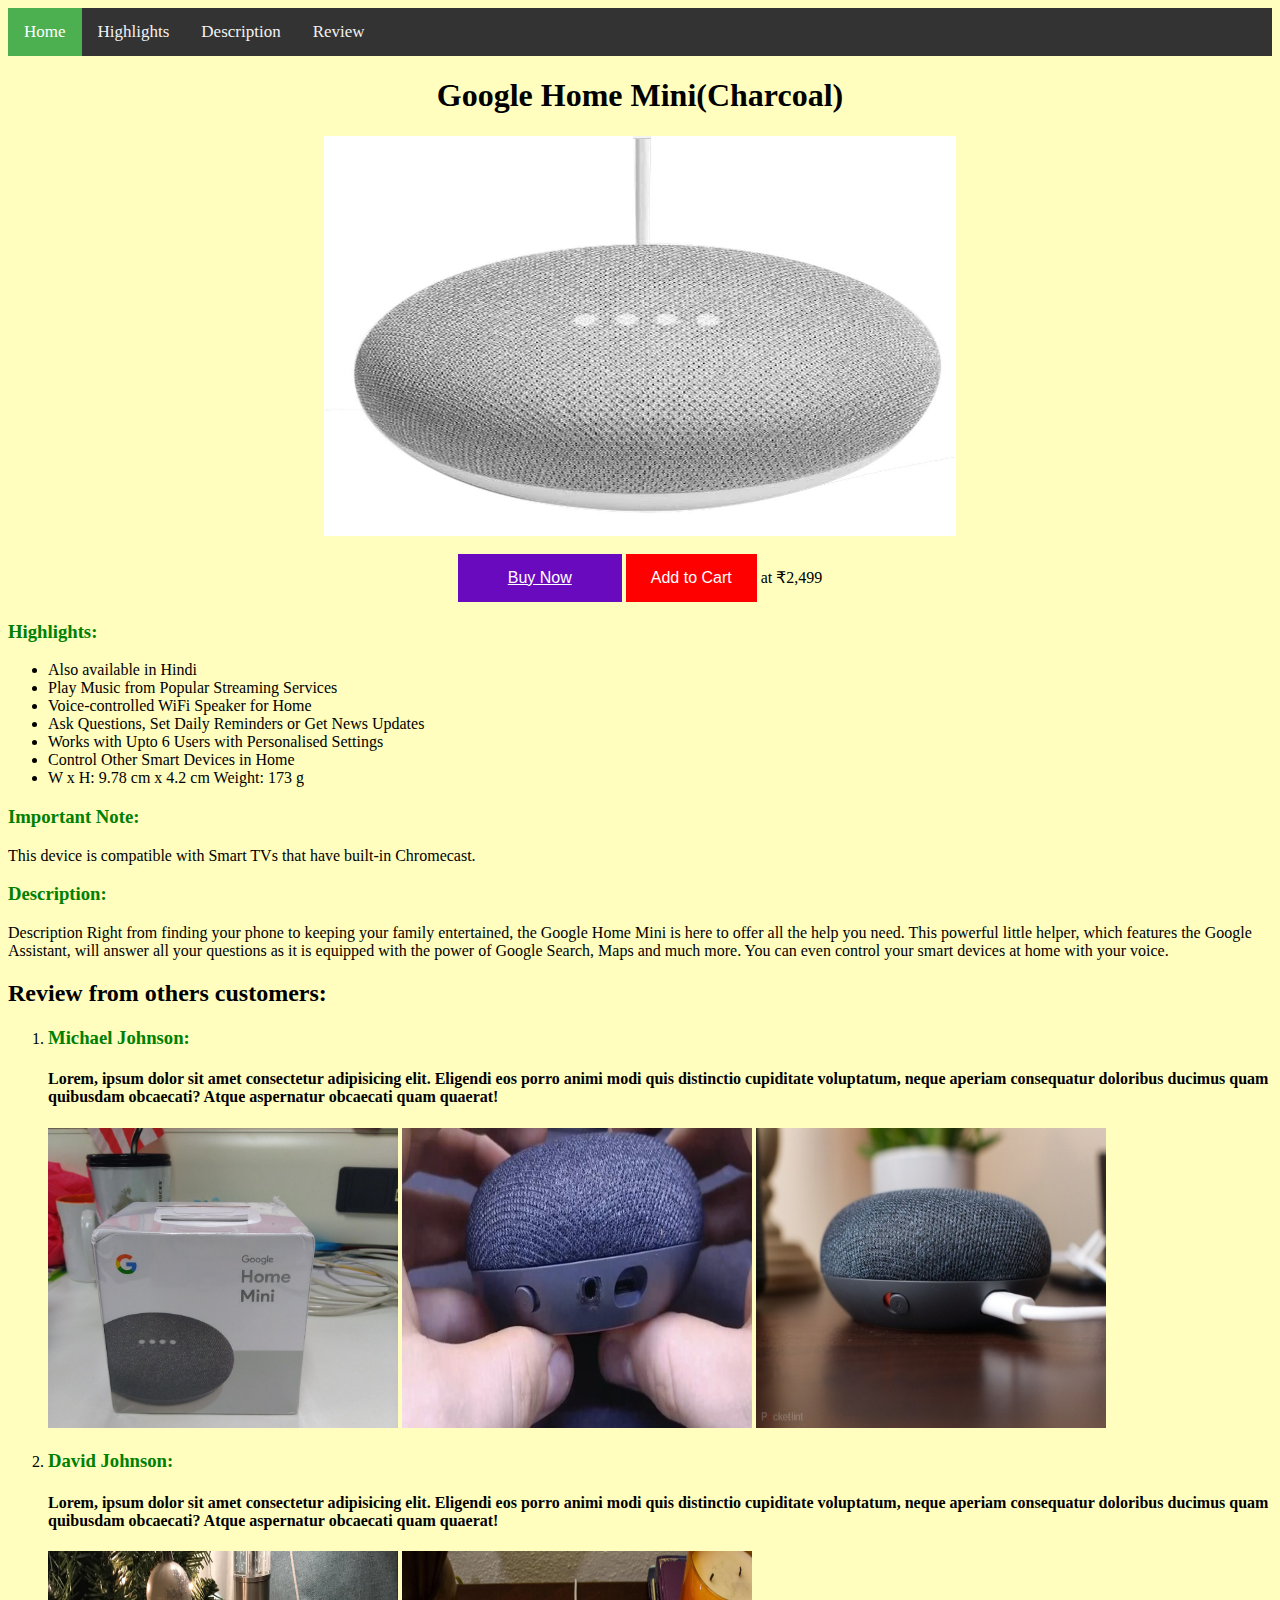
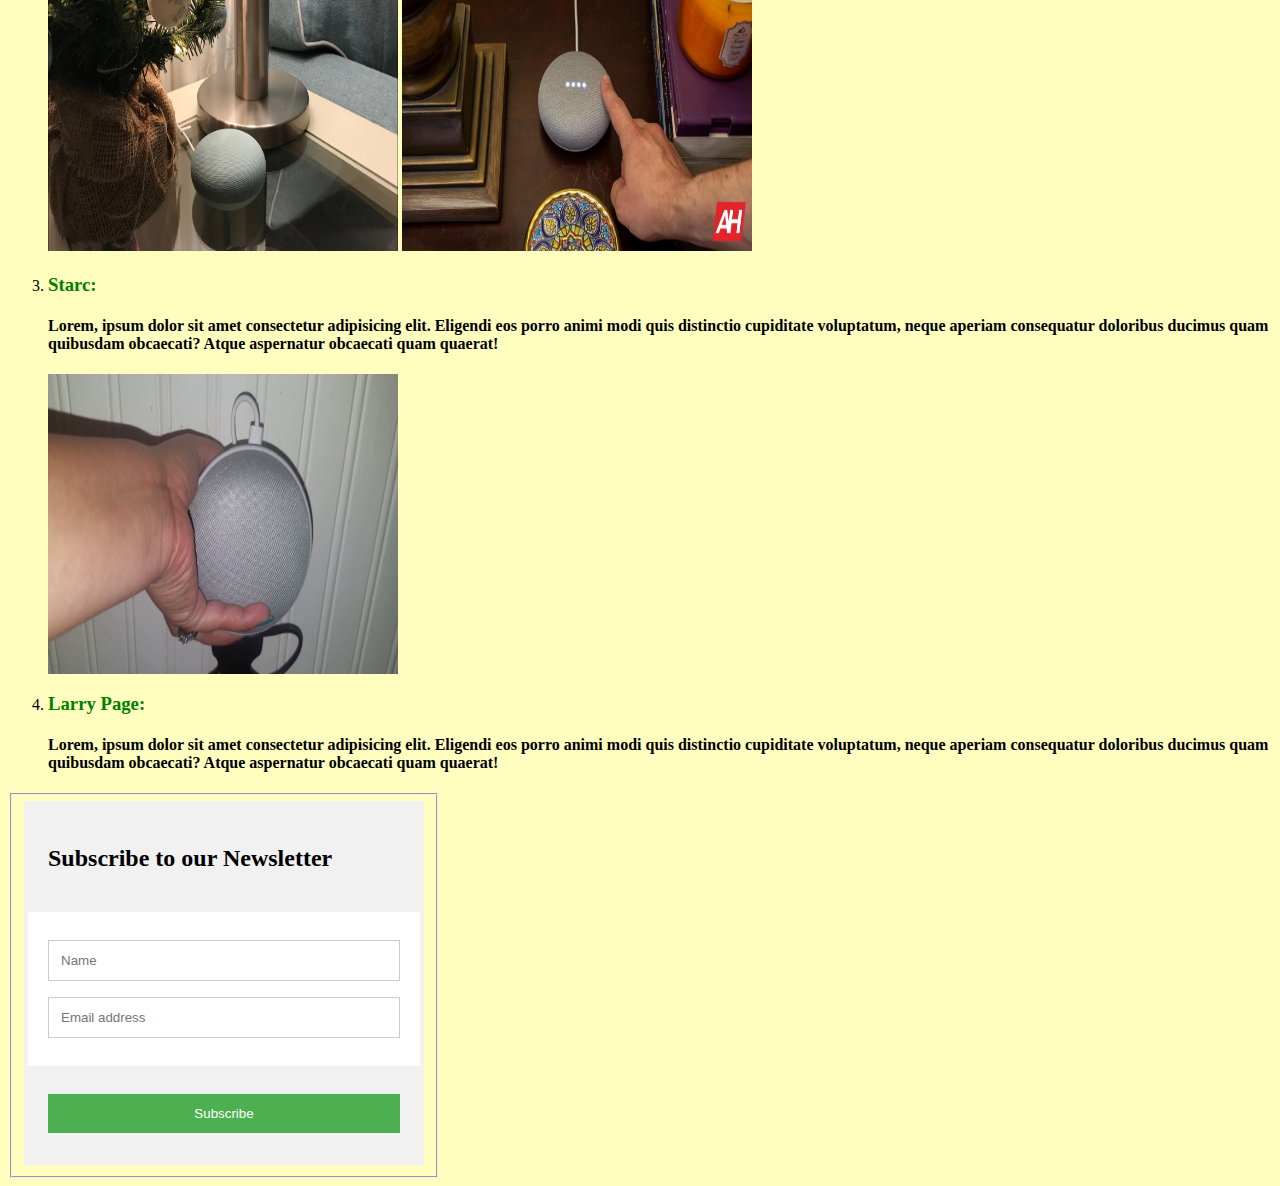
==== index.html @ ff716d70 "1st week" ====
<html>
<head>
    <title>CSS Practice</title>
    <style>
        h1{
    color: black;
    text-align: center;
}
h6{
    color: green;
}
h3{
    color: green;
}
    </style>
    <link rel="stylesheet" href="welcome.css">
</head>
<body class="body">
    <div class="topnav">
        <a class="active" href="./index.html">Home</a>
        <a href="#highlights">Highlights</a>
        <a href="#description">Description</a>
        <a href="#review">Review</a>
      </div>
    <h1>Google Home Mini(Charcoal)</h1>
    <img src="googlemini.jpg" alt="Error" width="400" height="400" class="image"> <br>
    <div class="center">
        <button class="buy"> <a href="registration.html" class="buy">Buy Now</a> </button>
        <button class="add">Add to Cart</button> at ₹2,499
    </div>
    <h3 id="highlights">Highlights:</h3>
    <p> <ul>
        <li>Also available in Hindi</li>
        <li>Play Music from Popular Streaming Services</li>
        <li>Voice-controlled WiFi Speaker for Home</li>
        <li>Ask Questions, Set Daily Reminders or Get News Updates</li>
        <li>Works with Upto 6 Users with Personalised Settings</li>
        <li>Control Other Smart Devices in Home</li>
        <li>W x H: 9.78 cm x 4.2 cm Weight: 173 g</li>
    </ul> </p>
    <h3>Important Note:</h3>
    <p>
        This device is compatible with Smart TVs that have built-in Chromecast.
    </p>
    <h3 id="description"> Description:</h3>
    <p>Description
        Right from finding your phone to keeping your family entertained, the Google Home Mini is here to offer all the help you need. This powerful little helper, which features the Google Assistant, will answer all your questions as it is equipped with the power of Google Search, Maps and much more. You can even control your smart devices at home with your voice.
        </p>

    <h2 id="review"> Review from others customers:</h2>
    <ol>
        <li>
            <h3>Michael Johnson:</h3>
            <h4>Lorem, ipsum dolor sit amet consectetur adipisicing elit. Eligendi eos porro animi modi quis distinctio cupiditate voluptatum, neque aperiam consequatur doloribus ducimus quam quibusdam obcaecati? Atque aspernatur obcaecati quam quaerat!</h4>
            <img src="michael.jpg" alt="" class="review">
            <img src="michael2.jpg" alt="" class="review">
            <img src="michael3.jpg" alt="" class="review">
        </li>
        <li>
            <h3>David Johnson:</h3>
            <h4>Lorem, ipsum dolor sit amet consectetur adipisicing elit. Eligendi eos porro animi modi quis distinctio cupiditate voluptatum, neque aperiam consequatur doloribus ducimus quam quibusdam obcaecati? Atque aspernatur obcaecati quam quaerat!</h4>
            <img src="david.jpg" alt="" class="review">
            <img src="david2.jpg" alt="" class="review">
        </li>
        <li>
            <h3>Starc:</h3>
            <h4>Lorem, ipsum dolor sit amet consectetur adipisicing elit. Eligendi eos porro animi modi quis distinctio cupiditate voluptatum, neque aperiam consequatur doloribus ducimus quam quibusdam obcaecati? Atque aspernatur obcaecati quam quaerat!</h4>
            <img src="starc.jpg" alt="" class="review">
        </li>
        <li>
            <h3>Larry Page:</h3>
            <h4>Lorem, ipsum dolor sit amet consectetur adipisicing elit. Eligendi eos porro animi modi quis distinctio cupiditate voluptatum, neque aperiam consequatur doloribus ducimus quam quibusdam obcaecati? Atque aspernatur obcaecati quam quaerat!</h4>
        </li>
    </ol>

    <div>
        <fieldset style="width: 400px; height: 365px;"">
            <form action="#">
                <div class="container">
                  <h2>Subscribe to our Newsletter</h2></div>
              
                <div class="container" style="background-color:white">
                  <input type="text" placeholder="Name" name="name" required>
                  <input type="text" placeholder="Email address" name="mail" required>
                </div>
              
                <div class="container">
                  <input type="submit" value="Subscribe">
                </div>
              </form>
            </fieldset>
    </div>
    
</body>
</html>
---- welcome.css ----
.body{
    background-color: #fffebf;
}

.review{
    width: 350px;
    height: 300px;
}
.image{
    display: block;
    margin-left: auto;
    margin-right: auto;
    width: 50%;
}
.buy{
    background-color: #6a0abf;
    border: none;
    color: white;
    padding: 15px 25px;
    text-align: center;
    font-size: 16px;
    cursor: pointer;
    margin: auto;

}
.add{
    background-color: red;
    border: none;
    color: white;
    padding: 15px 25px;
    text-align: center;
    font-size: 16px;
    cursor: pointer;
    margin: auto;

}
.center{
    text-align: center;
}
.topnav {
    background-color: #333;
    overflow: hidden;
}
.topnav a{
    float: left;
    color: #f2f2f2;
    text-align: center;
    padding: 14px 16px;
    text-decoration: none;
    font-size: 17px;
}
.topnav a:hover {
    background-color: #ddd;
    color: black;
}
.topnav a.active{
    background-color: #4CAF50;
    color: white;
}
form{
    border: 4px solid #f1f1f1;
}
.container{
    padding: 20px;
    background-color: #f1f1f1;
}
input[type=text], input[type=submit]{
    width: 100%;
    padding: 12px;
    margin: 8px 0;
    display: inline-block;
    border: 1px solid #ccc;
    box-sizing: border-box;
}
input[type=checkbox]{
    margin-top: 16px;
}
input[type=submit]{
    background-color: #4CAF50;
    color: white;
    border: none;
}
  
input[type=submit]:hover{
    opacity: 0.8;
}
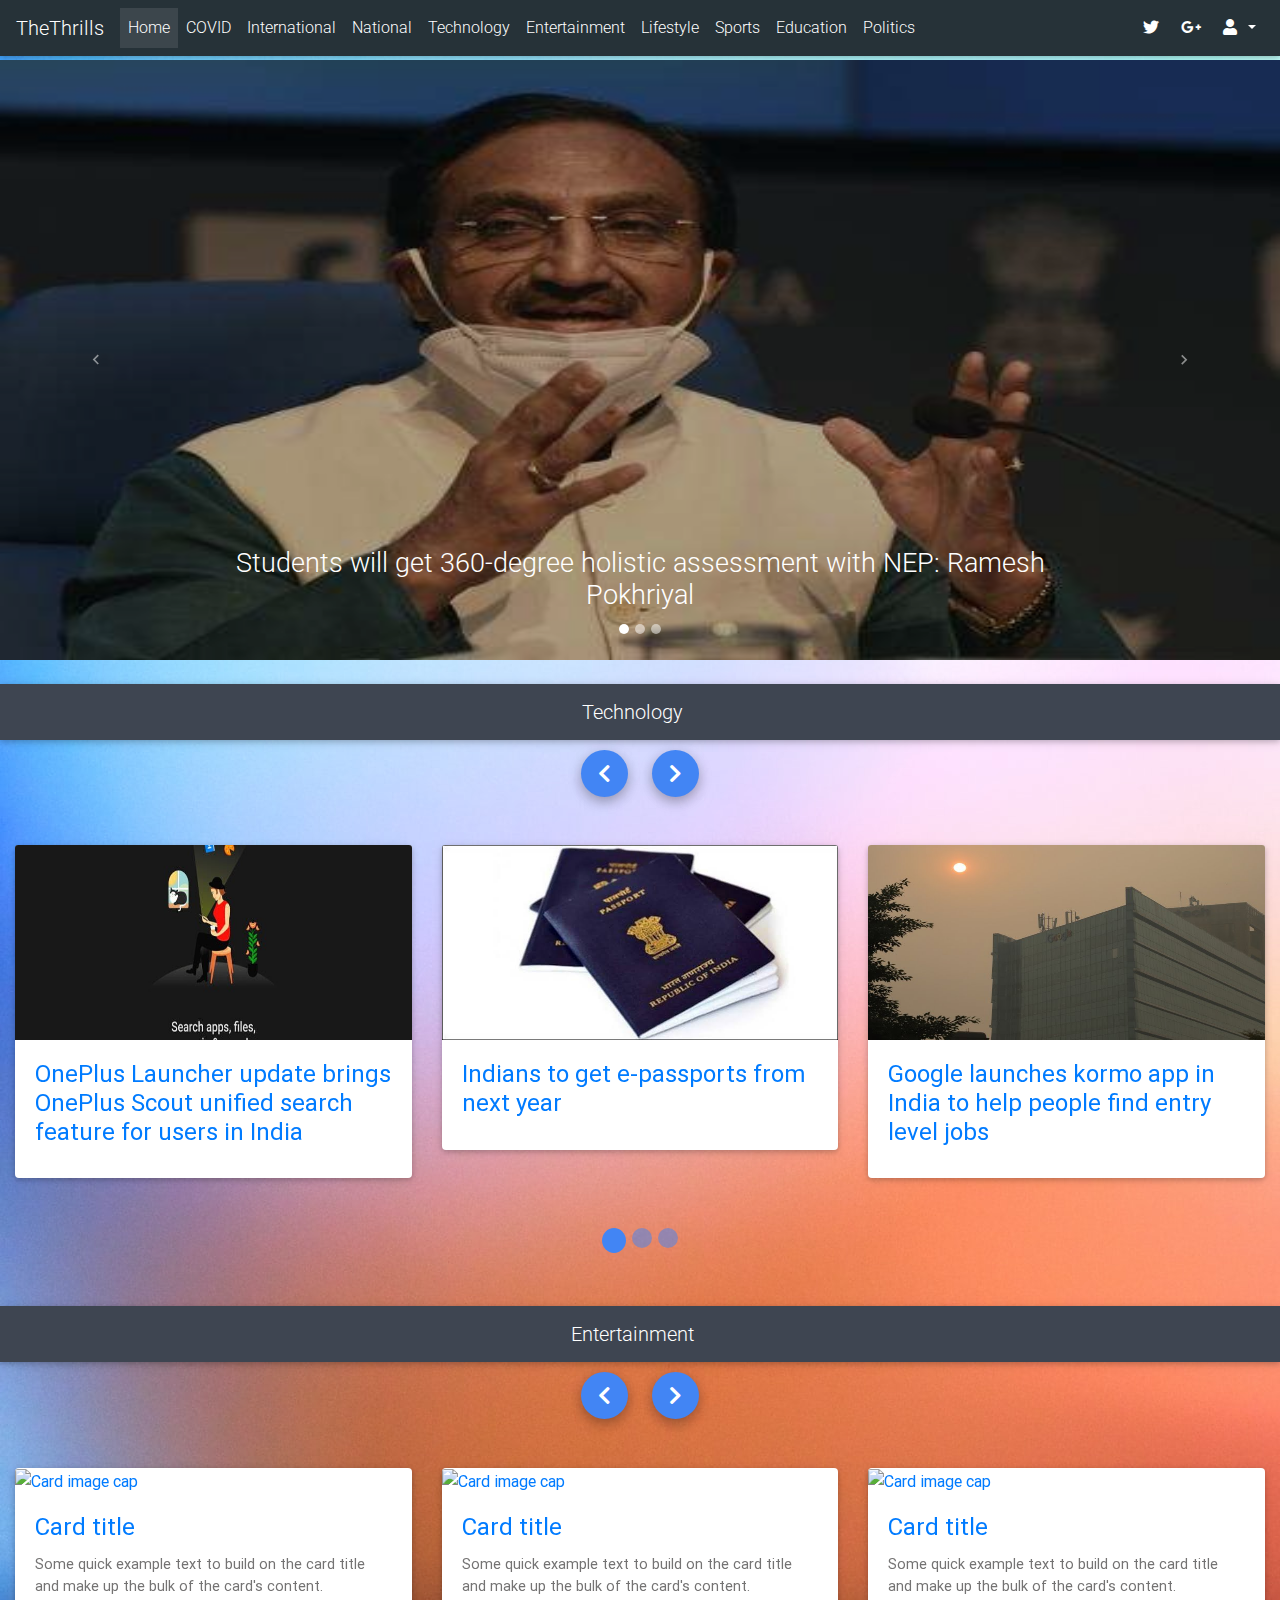
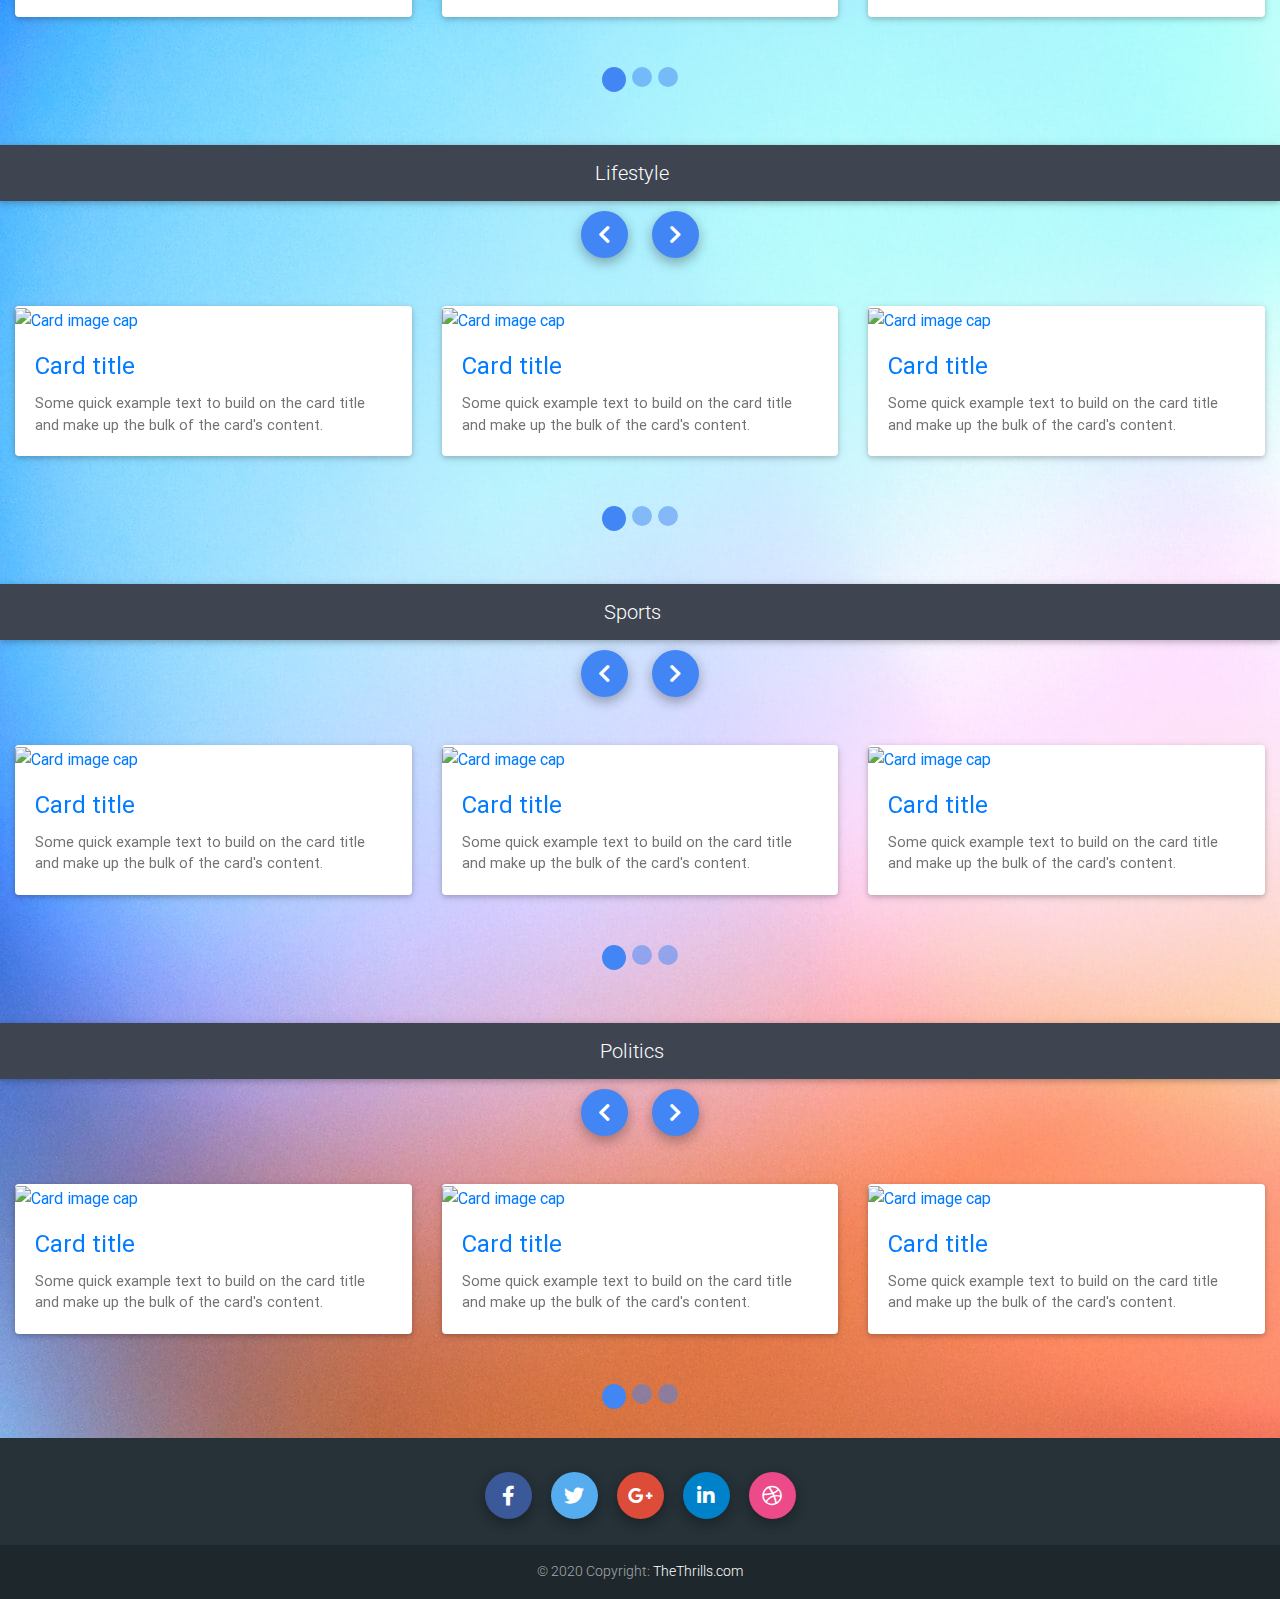
==== commit 488336be: "Final Project" ====
--- a/index.html
+++ b/index.html
@@ -1,95 +1,1136 @@
-<html>
+<!DOCTYPE html>
+<html lang="en">
 <head>
-    <title>CSS Practice</title>
-    <style>
-        h1{
-    color: black;
-    text-align: center;
-}
-h6{
-    color: green;
-}
-h3{
-    color: green;
-}
-    </style>
-    <link rel="stylesheet" href="welcome.css">
+  <meta charset="UTF-8">
+  <meta name="viewport" content="width=device-width, initial-scale=1, shrink-to-fit=no">
+  <meta http-equiv="x-ua-compatible" content="ie=edge">
+  <title>TheThrills</title>
+  <!-- MDB icon -->
+  <link rel="icon" href="img/mdb-favicon.ico" type="image/x-icon">
+  <!-- Font Awesome -->
+  <link rel="stylesheet" href="https://use.fontawesome.com/releases/v5.11.2/css/all.css">
+  <!-- Google Fonts Roboto -->
+  <link rel="stylesheet" href="https://fonts.googleapis.com/css?family=Roboto:300,400,500,700&display=swap">
+  <!-- Bootstrap core CSS -->
+  <link rel="stylesheet" href="css/bootstrap.min.css">
+  <!-- Material Design Bootstrap -->
+  <link rel="stylesheet" href="css/mdb.min.css">
+  <!-- Your custom styles (optional) -->
+  <link rel="stylesheet" href="css/style.css">
 </head>
-<body class="body">
-    <div class="topnav">
-        <a class="active" href="./index.html">Home</a>
-        <a href="#highlights">Highlights</a>
-        <a href="#description">Description</a>
-        <a href="#review">Review</a>
-      </div>
-    <h1>Google Home Mini(Charcoal)</h1>
-    <img src="googlemini.jpg" alt="Error" width="400" height="400" class="image"> <br>
-    <div class="center">
-        <button class="buy"> <a href="registration.html" class="buy">Buy Now</a> </button>
-        <button class="add">Add to Cart</button> at ₹2,499
-    </div>
-    <h3 id="highlights">Highlights:</h3>
-    <p> <ul>
-        <li>Also available in Hindi</li>
-        <li>Play Music from Popular Streaming Services</li>
-        <li>Voice-controlled WiFi Speaker for Home</li>
-        <li>Ask Questions, Set Daily Reminders or Get News Updates</li>
-        <li>Works with Upto 6 Users with Personalised Settings</li>
-        <li>Control Other Smart Devices in Home</li>
-        <li>W x H: 9.78 cm x 4.2 cm Weight: 173 g</li>
-    </ul> </p>
-    <h3>Important Note:</h3>
-    <p>
-        This device is compatible with Smart TVs that have built-in Chromecast.
-    </p>
-    <h3 id="description"> Description:</h3>
-    <p>Description
-        Right from finding your phone to keeping your family entertained, the Google Home Mini is here to offer all the help you need. This powerful little helper, which features the Google Assistant, will answer all your questions as it is equipped with the power of Google Search, Maps and much more. You can even control your smart devices at home with your voice.
-        </p>
-
-    <h2 id="review"> Review from others customers:</h2>
-    <ol>
-        <li>
-            <h3>Michael Johnson:</h3>
-            <h4>Lorem, ipsum dolor sit amet consectetur adipisicing elit. Eligendi eos porro animi modi quis distinctio cupiditate voluptatum, neque aperiam consequatur doloribus ducimus quam quibusdam obcaecati? Atque aspernatur obcaecati quam quaerat!</h4>
-            <img src="michael.jpg" alt="" class="review">
-            <img src="michael2.jpg" alt="" class="review">
-            <img src="michael3.jpg" alt="" class="review">
-        </li>
-        <li>
-            <h3>David Johnson:</h3>
-            <h4>Lorem, ipsum dolor sit amet consectetur adipisicing elit. Eligendi eos porro animi modi quis distinctio cupiditate voluptatum, neque aperiam consequatur doloribus ducimus quam quibusdam obcaecati? Atque aspernatur obcaecati quam quaerat!</h4>
-            <img src="david.jpg" alt="" class="review">
-            <img src="david2.jpg" alt="" class="review">
-        </li>
-        <li>
-            <h3>Starc:</h3>
-            <h4>Lorem, ipsum dolor sit amet consectetur adipisicing elit. Eligendi eos porro animi modi quis distinctio cupiditate voluptatum, neque aperiam consequatur doloribus ducimus quam quibusdam obcaecati? Atque aspernatur obcaecati quam quaerat!</h4>
-            <img src="starc.jpg" alt="" class="review">
-        </li>
-        <li>
-            <h3>Larry Page:</h3>
-            <h4>Lorem, ipsum dolor sit amet consectetur adipisicing elit. Eligendi eos porro animi modi quis distinctio cupiditate voluptatum, neque aperiam consequatur doloribus ducimus quam quibusdam obcaecati? Atque aspernatur obcaecati quam quaerat!</h4>
-        </li>
-    </ol>
-
-    <div>
-        <fieldset style="width: 400px; height: 365px;"">
-            <form action="#">
-                <div class="container">
-                  <h2>Subscribe to our Newsletter</h2></div>
-              
-                <div class="container" style="background-color:white">
-                  <input type="text" placeholder="Name" name="name" required>
-                  <input type="text" placeholder="Email address" name="mail" required>
-                </div>
-              
-                <div class="container">
-                  <input type="submit" value="Subscribe">
-                </div>
-              </form>
-            </fieldset>
-    </div>
-    
+<body style="background-image: url('./bg.jpg');">
+
+
+  <!-- Start your project here--> 
+
+  <!--Navbar -->
+<nav class="mb-1 navbar navbar-expand-lg navbar-dark special-color-dark">
+  <a class="navbar-brand" href="./index.html">TheThrills</a>
+  <button class="navbar-toggler" type="button" data-toggle="collapse" data-target="#navbarSupportedContent-333"
+    aria-controls="navbarSupportedContent-333" aria-expanded="false" aria-label="Toggle navigation">
+    <span class="navbar-toggler-icon"></span>
+  </button>
+  <div class="collapse navbar-collapse" id="navbarSupportedContent-333">
+    <ul class="navbar-nav mr-auto">
+      <li class="nav-item active">
+        <a class="nav-link" href="./index.html">Home</a>
+      </li>
+      <li class="nav-item">
+        <a class="nav-link" href="./covid.html">COVID</a>
+      </li>
+      <li class="nav-item">
+        <a class="nav-link" href="./international.html">International</a>
+      </li>
+      <li class="nav-item">
+        <a class="nav-link" href="./national.html">National</a>
+      </li>
+      <li class="nav-item">
+        <a class="nav-link" href="./tech.html">Technology</a>
+      </li>
+      <li class="nav-item">
+        <a class="nav-link" href="./entertainment.html">Entertainment</a>
+      </li>
+      <li class="nav-item">
+        <a class="nav-link" href="./lifestyle.html">Lifestyle</a>
+      </li>
+      <li class="nav-item">
+        <a class="nav-link" href="./sports.html">Sports</a>
+      </li>
+      <li class="nav-item">
+        <a class="nav-link" href="./education.html">Education</a>
+      </li>
+      <li class="nav-item">
+        <a class="nav-link" href="./politics.html">Politics</a>
+      </li>
+    </ul>
+    <ul class="navbar-nav ml-auto nav-flex-icons">
+      <li class="nav-item">
+        <a class="nav-link waves-effect waves-light">
+          <i class="fab fa-twitter"></i>
+        </a>
+      </li>
+      <li class="nav-item">
+        <a class="nav-link waves-effect waves-light">
+          <i class="fab fa-google-plus-g"></i>
+        </a>
+      </li>
+      <li class="nav-item dropdown">
+        <a class="nav-link dropdown-toggle" id="navbarDropdownMenuLink-333" data-toggle="dropdown"
+          aria-haspopup="true" aria-expanded="false">
+          <i class="fas fa-user"></i>
+        </a>
+        <div class="dropdown-menu dropdown-menu-right dropdown-default"
+          aria-labelledby="navbarDropdownMenuLink-333">
+          <a class="dropdown-item" href="#">Sign In</a>
+          <a class="dropdown-item" href="#">Sign Up</a>
+        </div>
+      </li>
+    </ul>
+  </div>
+</nav>
+<!--/.Navbar -->
+
+
+<!--Carousel Wrapper-->
+<div id="carousel-example-2" class="carousel slide carousel-fade" data-ride="carousel">
+  <!--Indicators-->
+  <ol class="carousel-indicators">
+    <li data-target="#carousel-example-2" data-slide-to="0" class="active"></li>
+    <li data-target="#carousel-example-2" data-slide-to="1"></li>
+    <li data-target="#carousel-example-2" data-slide-to="2"></li>
+  </ol>
+  <!--/.Indicators-->
+  <!--Slides-->
+  <div class="carousel-inner" role="listbox">
+    <div class="carousel-item active">
+      <div class="view">
+        <img class="d-block w-100" src="./pic/ramesh-pokhriyal-at-delhi-press-conference-in_001fd140-e859-11ea-b0d0-732c2aa3f4c8 - web dev.jpg" 
+          alt="First slide" height="600px">
+        <div class="mask rgba-black-light"></div>
+      </div>
+      <div class="carousel-caption">
+        <h3 class="h3-responsive">Students will get 360-degree holistic assessment with NEP: Ramesh Pokhriyal</h3>
+      </div>
+    </div>
+    <div class="carousel-item">
+      <!--Mask color-->
+      <div class="view">
+        <img class="d-block w-100" src="./pic/rhea.webp"
+          alt="Second slide" height="600px">
+        <div class="mask rgba-black-strong"></div>
+      </div>
+      <div class="carousel-caption">
+        <h3 class="h3-responsive">Narcotics Bureau reveals Rhea Chakraborty was using Sushant's funds to procure drugs, shares conversations with actor's caretaker </h3>
+      </div>
+    </div>
+    <div class="carousel-item">
+      <!--Mask color-->
+      <div class="view">
+        <img class="d-block w-100" src="./pic/New Android Feature Cancellation Will Anger Millions Of Users.jpg"
+          alt="Third slide" height="600px">
+        <div class="mask rgba-black-slight"></div>
+      </div>
+      <div class="carousel-caption">
+        <h3 class="h3-responsive">New Android Feature Cancellation Will Anger Millions Of Users</h3>
+      </div>
+    </div>
+  </div>
+  <!--/.Slides-->
+  <!--Controls-->
+  <a class="carousel-control-prev" href="#carousel-example-2" role="button" data-slide="prev">
+    <span class="carousel-control-prev-icon" aria-hidden="true"></span>
+    <span class="sr-only">Previous</span>
+  </a>
+  <a class="carousel-control-next" href="#carousel-example-2" role="button" data-slide="next">
+    <span class="carousel-control-next-icon" aria-hidden="true"></span>
+    <span class="sr-only">Next</span>
+  </a>
+  <!--/.Controls-->
+</div>
+<!--/.Carousel Wrapper-->
+
+
+<!-- Technology Heading -->
+<br>
+<nav class="navbar navbar-dark stylish-color-dark justify-content-center">
+  <a class="navbar-brand" href="./tech.html">Technology</a>
+</nav>
+<!-- Technology Heading -->
+
+
+<!--Carousel Wrapper-->
+<div id="multi-item-1" class="carousel slide carousel-multi-item" data-ride="carousel">
+
+  <!--Controls-->
+  <div class="controls-top">
+    <a class="btn-floating" href="#multi-item-1" data-slide="prev"><i class="fas fa-chevron-left"></i></a>
+    <a class="btn-floating" href="#multi-item-1" data-slide="next"><i
+        class="fas fa-chevron-right"></i></a>
+  </div>
+  <!--/.Controls-->
+
+  <!--Indicators-->
+  <ol class="carousel-indicators">
+    <li data-target="#multi-item-1" data-slide-to="0" class="active"></li>
+    <li data-target="#multi-item-1" data-slide-to="1"></li>
+    <li data-target="#multi-item-1" data-slide-to="2"></li>
+  </ol>
+  <!--/.Indicators-->
+
+  <!--Slides-->
+  <div class="carousel-inner" role="listbox">
+
+    <!--First slide-->
+    <div class="carousel-item active">
+
+      <div class="col-md-4">
+        <div class="card mb-2">
+          <a href="https://www.xda-developers.com/oneplus-launcher-update-oneplus-scout-unified-search-india/" target="_blank">
+          <img class="card-img-top" src="./pic/OnePlus Launcher update brings OnePlus Scout unified search feature for users in India.jpg" alt="Card image cap" height="195px">
+          <div class="card-body">
+            <h4 class="card-title">OnePlus Launcher update brings OnePlus Scout unified search feature for users in India</h4>
+          </div>
+         </a>
+        </div>
+      </div>
+
+      <div class="col-md-4">
+        <div class="card mb-2">
+          <a href="https://www.timesnownews.com/business-economy/economy/article/indians-will-get-e-passports-from/638184" target="_blank">
+          <img class="card-img-top" src="./pic/Indians to get e-passports from next year.jpeg" alt="Card image cap" height="195px">
+          <div class="card-body">
+            <h4 class="card-title">Indians to get e-passports from next year</h4>
+          </div>
+          </a>
+        </div>
+      </div>
+
+      <div class="col-md-4">
+        <div class="card mb-2">
+          <a href="https://techcrunch.com/2020/08/18/google-launches-kormo-app-in-india-to-help-people-find-entry-level-jobs/" target="_blank">
+          <img class="card-img-top" src="./pic/Google launches kormo app in India to help people find entry level jobs.jpg" alt="Card image cap" height="195px">
+          <div class="card-body">
+            <h4 class="card-title">Google launches kormo app in India to help people find entry level jobs</h4>
+          </div>
+          </a>
+        </div>
+      </div>
+
+    </div>
+    <!--/.First slide-->
+
+    <!--Second slide-->
+    <div class="carousel-item">
+
+      <div class="col-md-4">
+        <div class="card mb-2">
+          <a href="#">
+          <img class="card-img-top"
+            src="https://mdbootstrap.com/img/Photos/Horizontal/City/4-col/img%20(60).jpg" alt="Card image cap">
+          <div class="card-body">
+            <h4 class="card-title">Card title</h4>
+            <p class="card-text">Some quick example text to build on the card title and make up the bulk of the
+              card's content.</p>
+          </div>
+          </a>
+        </div>
+      </div>
+
+      <div class="col-md-4">
+        <div class="card mb-2">
+          <a href="#">
+          <img class="card-img-top"
+            src="https://mdbootstrap.com/img/Photos/Horizontal/City/4-col/img%20(47).jpg" alt="Card image cap">
+          <div class="card-body">
+            <h4 class="card-title">Card title</h4>
+            <p class="card-text">Some quick example text to build on the card title and make up the bulk of the
+              card's content.</p>
+          </div>
+          </a>
+        </div>
+      </div>
+
+      <div class="col-md-4">
+        <div class="card mb-2">
+          <a href="#">
+          <img class="card-img-top"
+            src="https://mdbootstrap.com/img/Photos/Horizontal/City/4-col/img%20(48).jpg" alt="Card image cap">
+          <div class="card-body">
+            <h4 class="card-title">Card title</h4>
+            <p class="card-text">Some quick example text to build on the card title and make up the bulk of the
+              card's content.</p>
+          </div>
+          </a>
+        </div>
+      </div>
+
+    </div>
+    <!--/.Second slide-->
+
+    <!--Third slide-->
+    <div class="carousel-item">
+
+      <div class="col-md-4">
+        <div class="card mb-2">
+          <a href="#">
+          <img class="card-img-top"
+            src="https://mdbootstrap.com/img/Photos/Horizontal/Food/4-col/img%20(53).jpg" alt="Card image cap">
+          <div class="card-body">
+            <h4 class="card-title">Card title</h4>
+            <p class="card-text">Some quick example text to build on the card title and make up the bulk of the
+              card's content.</p>
+          </div>
+          </a>
+        </div>
+      </div>
+
+      <div class="col-md-4">
+        <div class="card mb-2">
+          <a href="#">
+          <img class="card-img-top"
+            src="https://mdbootstrap.com/img/Photos/Horizontal/Food/4-col/img%20(45).jpg" alt="Card image cap">
+          <div class="card-body">
+            <h4 class="card-title">Card title</h4>
+            <p class="card-text">Some quick example text to build on the card title and make up the bulk of the
+              card's content.</p>
+          </div>
+          </a>
+        </div>
+      </div>
+
+      <div class="col-md-4">
+        <div class="card mb-2">
+          <a href="#">
+          <img class="card-img-top"
+            src="https://mdbootstrap.com/img/Photos/Horizontal/Food/4-col/img%20(51).jpg" alt="Card image cap">
+          <div class="card-body">
+            <h4 class="card-title">Card title</h4>
+            <p class="card-text">Some quick example text to build on the card title and make up the bulk of the
+              card's content.</p>
+          </div>
+          </a>
+        </div>
+      </div>
+
+    </div>
+    <!--/.Third slide-->
+
+  </div>
+  <!--/.Slides-->
+
+</div>
+<!--/.Carousel Wrapper-->
+
+<!-- Entertainment Heading -->
+<br>
+<nav class="navbar navbar-dark stylish-color-dark justify-content-center">
+  <a class="navbar-brand" href="./entertainment.html">Entertainment</a>
+</nav>
+<!-- Entertainment Heading -->
+
+
+<!--Carousel Wrapper-->
+<div id="multi-item-2" class="carousel slide carousel-multi-item" data-ride="carousel">
+
+  <!--Controls-->
+  <div class="controls-top">
+    <a class="btn-floating" href="#multi-item-2" data-slide="prev"><i class="fas fa-chevron-left"></i></a>
+    <a class="btn-floating" href="#multi-item-2" data-slide="next"><i
+        class="fas fa-chevron-right"></i></a>
+  </div>
+  <!--/.Controls-->
+
+  <!--Indicators-->
+  <ol class="carousel-indicators">
+    <li data-target="#multi-item-2" data-slide-to="0" class="active"></li>
+    <li data-target="#multi-item-2" data-slide-to="1"></li>
+    <li data-target="#multi-item-2" data-slide-to="2"></li>
+  </ol>
+  <!--/.Indicators-->
+
+  <!--Slides-->
+  <div class="carousel-inner" role="listbox">
+
+    <!--First slide-->
+    <div class="carousel-item active">
+
+      <div class="col-md-4">
+        <div class="card mb-2">
+          <a href="s">
+          <img class="card-img-top"
+            src="https://mdbootstrap.com/img/Photos/Horizontal/Nature/4-col/img%20(34).jpg"
+            alt="Card image cap">
+          <div class="card-body">
+            <h4 class="card-title">Card title</h4>
+            <p class="card-text">Some quick example text to build on the card title and make up the bulk of the
+              card's content.</p>
+          </div>
+         </a>
+        </div>
+      </div>
+
+      <div class="col-md-4">
+        <div class="card mb-2">
+          <a href="#">
+          <img class="card-img-top"
+            src="https://mdbootstrap.com/img/Photos/Horizontal/Nature/4-col/img%20(18).jpg"
+            alt="Card image cap">
+          <div class="card-body">
+            <h4 class="card-title">Card title</h4>
+            <p class="card-text">Some quick example text to build on the card title and make up the bulk of the
+              card's content.</p>
+          </div>
+          </a>
+        </div>
+      </div>
+
+      <div class="col-md-4">
+        <div class="card mb-2">
+          <a href="#">
+          <img class="card-img-top"
+            src="https://mdbootstrap.com/img/Photos/Horizontal/Nature/4-col/img%20(35).jpg"
+            alt="Card image cap">
+          <div class="card-body">
+            <h4 class="card-title">Card title</h4>
+            <p class="card-text">Some quick example text to build on the card title and make up the bulk of the
+              card's content.</p>
+          </div>
+          </a>
+        </div>
+      </div>
+
+    </div>
+    <!--/.First slide-->
+
+    <!--Second slide-->
+    <div class="carousel-item">
+
+      <div class="col-md-4">
+        <div class="card mb-2">
+          <a href="#">
+          <img class="card-img-top"
+            src="https://mdbootstrap.com/img/Photos/Horizontal/City/4-col/img%20(60).jpg" alt="Card image cap">
+          <div class="card-body">
+            <h4 class="card-title">Card title</h4>
+            <p class="card-text">Some quick example text to build on the card title and make up the bulk of the
+              card's content.</p>
+          </div>
+          </a>
+        </div>
+      </div>
+
+      <div class="col-md-4">
+        <div class="card mb-2">
+          <a href="#">
+          <img class="card-img-top"
+            src="https://mdbootstrap.com/img/Photos/Horizontal/City/4-col/img%20(47).jpg" alt="Card image cap">
+          <div class="card-body">
+            <h4 class="card-title">Card title</h4>
+            <p class="card-text">Some quick example text to build on the card title and make up the bulk of the
+              card's content.</p>
+          </div>
+          </a>
+        </div>
+      </div>
+
+      <div class="col-md-4">
+        <div class="card mb-2">
+          <a href="#">
+          <img class="card-img-top"
+            src="https://mdbootstrap.com/img/Photos/Horizontal/City/4-col/img%20(48).jpg" alt="Card image cap">
+          <div class="card-body">
+            <h4 class="card-title">Card title</h4>
+            <p class="card-text">Some quick example text to build on the card title and make up the bulk of the
+              card's content.</p>
+          </div>
+          </a>
+        </div>
+      </div>
+
+    </div>
+    <!--/.Second slide-->
+
+    <!--Third slide-->
+    <div class="carousel-item">
+
+      <div class="col-md-4">
+        <div class="card mb-2">
+          <a href="#">
+          <img class="card-img-top"
+            src="https://mdbootstrap.com/img/Photos/Horizontal/Food/4-col/img%20(53).jpg" alt="Card image cap">
+          <div class="card-body">
+            <h4 class="card-title">Card title</h4>
+            <p class="card-text">Some quick example text to build on the card title and make up the bulk of the
+              card's content.</p>
+          </div>
+          </a>
+        </div>
+      </div>
+
+      <div class="col-md-4">
+        <div class="card mb-2">
+          <a href="#">
+          <img class="card-img-top"
+            src="https://mdbootstrap.com/img/Photos/Horizontal/Food/4-col/img%20(45).jpg" alt="Card image cap">
+          <div class="card-body">
+            <h4 class="card-title">Card title</h4>
+            <p class="card-text">Some quick example text to build on the card title and make up the bulk of the
+              card's content.</p>
+          </div>
+          </a>
+        </div>
+      </div>
+
+      <div class="col-md-4">
+        <div class="card mb-2">
+          <a href="#">
+          <img class="card-img-top"
+            src="https://mdbootstrap.com/img/Photos/Horizontal/Food/4-col/img%20(51).jpg" alt="Card image cap">
+          <div class="card-body">
+            <h4 class="card-title">Card title</h4>
+            <p class="card-text">Some quick example text to build on the card title and make up the bulk of the
+              card's content.</p>
+          </div>
+          </a>
+        </div>
+      </div>
+
+    </div>
+    <!--/.Third slide-->
+
+  </div>
+  <!--/.Slides-->
+
+</div>
+<!--/.Carousel Wrapper-->
+
+
+
+<!-- Lifestyle Heading -->
+<br>
+<nav class="navbar navbar-dark stylish-color-dark justify-content-center">
+  <a class="navbar-brand" href="./lifestyle.html">Lifestyle</a>
+</nav>
+<!-- Lifestyle Heading -->
+
+
+<!--Carousel Wrapper-->
+<div id="multi-item-3" class="carousel slide carousel-multi-item" data-ride="carousel">
+
+  <!--Controls-->
+  <div class="controls-top">
+    <a class="btn-floating" href="#multi-item-3" data-slide="prev"><i class="fas fa-chevron-left"></i></a>
+    <a class="btn-floating" href="#multi-item-3" data-slide="next"><i
+        class="fas fa-chevron-right"></i></a>
+  </div>
+  <!--/.Controls-->
+
+  <!--Indicators-->
+  <ol class="carousel-indicators">
+    <li data-target="#multi-item-3" data-slide-to="0" class="active"></li>
+    <li data-target="#multi-item-3" data-slide-to="1"></li>
+    <li data-target="#multi-item-3" data-slide-to="2"></li>
+  </ol>
+  <!--/.Indicators-->
+
+  <!--Slides-->
+  <div class="carousel-inner" role="listbox">
+
+    <!--First slide-->
+    <div class="carousel-item active">
+
+      <div class="col-md-4">
+        <div class="card mb-2">
+          <a href="s">
+          <img class="card-img-top"
+            src="https://mdbootstrap.com/img/Photos/Horizontal/Nature/4-col/img%20(34).jpg"
+            alt="Card image cap">
+          <div class="card-body">
+            <h4 class="card-title">Card title</h4>
+            <p class="card-text">Some quick example text to build on the card title and make up the bulk of the
+              card's content.</p>
+          </div>
+         </a>
+        </div>
+      </div>
+
+      <div class="col-md-4">
+        <div class="card mb-2">
+          <a href="#">
+          <img class="card-img-top"
+            src="https://mdbootstrap.com/img/Photos/Horizontal/Nature/4-col/img%20(18).jpg"
+            alt="Card image cap">
+          <div class="card-body">
+            <h4 class="card-title">Card title</h4>
+            <p class="card-text">Some quick example text to build on the card title and make up the bulk of the
+              card's content.</p>
+          </div>
+          </a>
+        </div>
+      </div>
+
+      <div class="col-md-4">
+        <div class="card mb-2">
+          <a href="#">
+          <img class="card-img-top"
+            src="https://mdbootstrap.com/img/Photos/Horizontal/Nature/4-col/img%20(35).jpg"
+            alt="Card image cap">
+          <div class="card-body">
+            <h4 class="card-title">Card title</h4>
+            <p class="card-text">Some quick example text to build on the card title and make up the bulk of the
+              card's content.</p>
+          </div>
+          </a>
+        </div>
+      </div>
+
+    </div>
+    <!--/.First slide-->
+
+    <!--Second slide-->
+    <div class="carousel-item">
+
+      <div class="col-md-4">
+        <div class="card mb-2">
+          <a href="#">
+          <img class="card-img-top"
+            src="https://mdbootstrap.com/img/Photos/Horizontal/City/4-col/img%20(60).jpg" alt="Card image cap">
+          <div class="card-body">
+            <h4 class="card-title">Card title</h4>
+            <p class="card-text">Some quick example text to build on the card title and make up the bulk of the
+              card's content.</p>
+          </div>
+          </a>
+        </div>
+      </div>
+
+      <div class="col-md-4">
+        <div class="card mb-2">
+          <a href="#">
+          <img class="card-img-top"
+            src="https://mdbootstrap.com/img/Photos/Horizontal/City/4-col/img%20(47).jpg" alt="Card image cap">
+          <div class="card-body">
+            <h4 class="card-title">Card title</h4>
+            <p class="card-text">Some quick example text to build on the card title and make up the bulk of the
+              card's content.</p>
+          </div>
+          </a>
+        </div>
+      </div>
+
+      <div class="col-md-4">
+        <div class="card mb-2">
+          <a href="#">
+          <img class="card-img-top"
+            src="https://mdbootstrap.com/img/Photos/Horizontal/City/4-col/img%20(48).jpg" alt="Card image cap">
+          <div class="card-body">
+            <h4 class="card-title">Card title</h4>
+            <p class="card-text">Some quick example text to build on the card title and make up the bulk of the
+              card's content.</p>
+          </div>
+          </a>
+        </div>
+      </div>
+
+    </div>
+    <!--/.Second slide-->
+
+    <!--Third slide-->
+    <div class="carousel-item">
+
+      <div class="col-md-4">
+        <div class="card mb-2">
+          <a href="#">
+          <img class="card-img-top"
+            src="https://mdbootstrap.com/img/Photos/Horizontal/Food/4-col/img%20(53).jpg" alt="Card image cap">
+          <div class="card-body">
+            <h4 class="card-title">Card title</h4>
+            <p class="card-text">Some quick example text to build on the card title and make up the bulk of the
+              card's content.</p>
+          </div>
+          </a>
+        </div>
+      </div>
+
+      <div class="col-md-4">
+        <div class="card mb-2">
+          <a href="#">
+          <img class="card-img-top"
+            src="https://mdbootstrap.com/img/Photos/Horizontal/Food/4-col/img%20(45).jpg" alt="Card image cap">
+          <div class="card-body">
+            <h4 class="card-title">Card title</h4>
+            <p class="card-text">Some quick example text to build on the card title and make up the bulk of the
+              card's content.</p>
+          </div>
+          </a>
+        </div>
+      </div>
+
+      <div class="col-md-4">
+        <div class="card mb-2">
+          <a href="#">
+          <img class="card-img-top"
+            src="https://mdbootstrap.com/img/Photos/Horizontal/Food/4-col/img%20(51).jpg" alt="Card image cap">
+          <div class="card-body">
+            <h4 class="card-title">Card title</h4>
+            <p class="card-text">Some quick example text to build on the card title and make up the bulk of the
+              card's content.</p>
+          </div>
+          </a>
+        </div>
+      </div>
+
+    </div>
+    <!--/.Third slide-->
+
+  </div>
+  <!--/.Slides-->
+
+</div>
+<!--/.Carousel Wrapper-->
+
+<!-- Sports Heading -->
+<br>
+<nav class="navbar navbar-dark stylish-color-dark justify-content-center">
+  <a class="navbar-brand" href="./sports.html">Sports</a>
+</nav>
+<!-- Sports Heading -->
+
+
+<!--Carousel Wrapper-->
+<div id="multi-item-4" class="carousel slide carousel-multi-item" data-ride="carousel">
+
+  <!--Controls-->
+  <div class="controls-top">
+    <a class="btn-floating" href="#multi-item-4" data-slide="prev"><i class="fas fa-chevron-left"></i></a>
+    <a class="btn-floating" href="#multi-item-4" data-slide="next"><i
+        class="fas fa-chevron-right"></i></a>
+  </div>
+  <!--/.Controls-->
+
+  <!--Indicators-->
+  <ol class="carousel-indicators">
+    <li data-target="#multi-item-4" data-slide-to="0" class="active"></li>
+    <li data-target="#multi-item-4" data-slide-to="1"></li>
+    <li data-target="#multi-item-4" data-slide-to="2"></li>
+  </ol>
+  <!--/.Indicators-->
+
+  <!--Slides-->
+  <div class="carousel-inner" role="listbox">
+
+    <!--First slide-->
+    <div class="carousel-item active">
+
+      <div class="col-md-4">
+        <div class="card mb-2">
+          <a href="s">
+          <img class="card-img-top"
+            src="https://mdbootstrap.com/img/Photos/Horizontal/Nature/4-col/img%20(34).jpg"
+            alt="Card image cap">
+          <div class="card-body">
+            <h4 class="card-title">Card title</h4>
+            <p class="card-text">Some quick example text to build on the card title and make up the bulk of the
+              card's content.</p>
+          </div>
+         </a>
+        </div>
+      </div>
+
+      <div class="col-md-4">
+        <div class="card mb-2">
+          <a href="#">
+          <img class="card-img-top"
+            src="https://mdbootstrap.com/img/Photos/Horizontal/Nature/4-col/img%20(18).jpg"
+            alt="Card image cap">
+          <div class="card-body">
+            <h4 class="card-title">Card title</h4>
+            <p class="card-text">Some quick example text to build on the card title and make up the bulk of the
+              card's content.</p>
+          </div>
+          </a>
+        </div>
+      </div>
+
+      <div class="col-md-4">
+        <div class="card mb-2">
+          <a href="#">
+          <img class="card-img-top"
+            src="https://mdbootstrap.com/img/Photos/Horizontal/Nature/4-col/img%20(35).jpg"
+            alt="Card image cap">
+          <div class="card-body">
+            <h4 class="card-title">Card title</h4>
+            <p class="card-text">Some quick example text to build on the card title and make up the bulk of the
+              card's content.</p>
+          </div>
+          </a>
+        </div>
+      </div>
+
+    </div>
+    <!--/.First slide-->
+
+    <!--Second slide-->
+    <div class="carousel-item">
+
+      <div class="col-md-4">
+        <div class="card mb-2">
+          <a href="#">
+          <img class="card-img-top"
+            src="https://mdbootstrap.com/img/Photos/Horizontal/City/4-col/img%20(60).jpg" alt="Card image cap">
+          <div class="card-body">
+            <h4 class="card-title">Card title</h4>
+            <p class="card-text">Some quick example text to build on the card title and make up the bulk of the
+              card's content.</p>
+          </div>
+          </a>
+        </div>
+      </div>
+
+      <div class="col-md-4">
+        <div class="card mb-2">
+          <a href="#">
+          <img class="card-img-top"
+            src="https://mdbootstrap.com/img/Photos/Horizontal/City/4-col/img%20(47).jpg" alt="Card image cap">
+          <div class="card-body">
+            <h4 class="card-title">Card title</h4>
+            <p class="card-text">Some quick example text to build on the card title and make up the bulk of the
+              card's content.</p>
+          </div>
+          </a>
+        </div>
+      </div>
+
+      <div class="col-md-4">
+        <div class="card mb-2">
+          <a href="#">
+          <img class="card-img-top"
+            src="https://mdbootstrap.com/img/Photos/Horizontal/City/4-col/img%20(48).jpg" alt="Card image cap">
+          <div class="card-body">
+            <h4 class="card-title">Card title</h4>
+            <p class="card-text">Some quick example text to build on the card title and make up the bulk of the
+              card's content.</p>
+          </div>
+          </a>
+        </div>
+      </div>
+
+    </div>
+    <!--/.Second slide-->
+
+    <!--Third slide-->
+    <div class="carousel-item">
+
+      <div class="col-md-4">
+        <div class="card mb-2">
+          <a href="#">
+          <img class="card-img-top"
+            src="https://mdbootstrap.com/img/Photos/Horizontal/Food/4-col/img%20(53).jpg" alt="Card image cap">
+          <div class="card-body">
+            <h4 class="card-title">Card title</h4>
+            <p class="card-text">Some quick example text to build on the card title and make up the bulk of the
+              card's content.</p>
+          </div>
+          </a>
+        </div>
+      </div>
+
+      <div class="col-md-4">
+        <div class="card mb-2">
+          <a href="#">
+          <img class="card-img-top"
+            src="https://mdbootstrap.com/img/Photos/Horizontal/Food/4-col/img%20(45).jpg" alt="Card image cap">
+          <div class="card-body">
+            <h4 class="card-title">Card title</h4>
+            <p class="card-text">Some quick example text to build on the card title and make up the bulk of the
+              card's content.</p>
+          </div>
+          </a>
+        </div>
+      </div>
+
+      <div class="col-md-4">
+        <div class="card mb-2">
+          <a href="#">
+          <img class="card-img-top"
+            src="https://mdbootstrap.com/img/Photos/Horizontal/Food/4-col/img%20(51).jpg" alt="Card image cap">
+          <div class="card-body">
+            <h4 class="card-title">Card title</h4>
+            <p class="card-text">Some quick example text to build on the card title and make up the bulk of the
+              card's content.</p>
+          </div>
+          </a>
+        </div>
+      </div>
+
+    </div>
+    <!--/.Third slide-->
+
+  </div>
+  <!--/.Slides-->
+
+</div>
+<!--/.Carousel Wrapper-->
+
+<!-- Politics Heading -->
+<br>
+<nav class="navbar navbar-dark stylish-color-dark justify-content-center">
+  <a class="navbar-brand" href="./politics.html">Politics</a>
+</nav>
+<!-- Politics Heading -->
+
+
+<!--Carousel Wrapper-->
+<div id="multi-item-5" class="carousel slide carousel-multi-item" data-ride="carousel">
+
+  <!--Controls-->
+  <div class="controls-top">
+    <a class="btn-floating" href="#multi-item-5" data-slide="prev"><i class="fas fa-chevron-left"></i></a>
+    <a class="btn-floating" href="#multi-item-5" data-slide="next"><i
+        class="fas fa-chevron-right"></i></a>
+  </div>
+  <!--/.Controls-->
+
+  <!--Indicators-->
+  <ol class="carousel-indicators">
+    <li data-target="#multi-item-5" data-slide-to="0" class="active"></li>
+    <li data-target="#multi-item-5" data-slide-to="1"></li>
+    <li data-target="#multi-item-5" data-slide-to="2"></li>
+  </ol>
+  <!--/.Indicators-->
+
+  <!--Slides-->
+  <div class="carousel-inner" role="listbox">
+
+    <!--First slide-->
+    <div class="carousel-item active">
+
+      <div class="col-md-4">
+        <div class="card mb-2">
+          <a href="s">
+          <img class="card-img-top"
+            src="https://mdbootstrap.com/img/Photos/Horizontal/Nature/4-col/img%20(34).jpg"
+            alt="Card image cap">
+          <div class="card-body">
+            <h4 class="card-title">Card title</h4>
+            <p class="card-text">Some quick example text to build on the card title and make up the bulk of the
+              card's content.</p>
+          </div>
+         </a>
+        </div>
+      </div>
+
+      <div class="col-md-4">
+        <div class="card mb-2">
+          <a href="#">
+          <img class="card-img-top"
+            src="https://mdbootstrap.com/img/Photos/Horizontal/Nature/4-col/img%20(18).jpg"
+            alt="Card image cap">
+          <div class="card-body">
+            <h4 class="card-title">Card title</h4>
+            <p class="card-text">Some quick example text to build on the card title and make up the bulk of the
+              card's content.</p>
+          </div>
+          </a>
+        </div>
+      </div>
+
+      <div class="col-md-4">
+        <div class="card mb-2">
+          <a href="#">
+          <img class="card-img-top"
+            src="https://mdbootstrap.com/img/Photos/Horizontal/Nature/4-col/img%20(35).jpg"
+            alt="Card image cap">
+          <div class="card-body">
+            <h4 class="card-title">Card title</h4>
+            <p class="card-text">Some quick example text to build on the card title and make up the bulk of the
+              card's content.</p>
+          </div>
+          </a>
+        </div>
+      </div>
+
+    </div>
+    <!--/.First slide-->
+
+    <!--Second slide-->
+    <div class="carousel-item">
+
+      <div class="col-md-4">
+        <div class="card mb-2">
+          <a href="#">
+          <img class="card-img-top"
+            src="https://mdbootstrap.com/img/Photos/Horizontal/City/4-col/img%20(60).jpg" alt="Card image cap">
+          <div class="card-body">
+            <h4 class="card-title">Card title</h4>
+            <p class="card-text">Some quick example text to build on the card title and make up the bulk of the
+              card's content.</p>
+          </div>
+          </a>
+        </div>
+      </div>
+
+      <div class="col-md-4">
+        <div class="card mb-2">
+          <a href="#">
+          <img class="card-img-top"
+            src="https://mdbootstrap.com/img/Photos/Horizontal/City/4-col/img%20(47).jpg" alt="Card image cap">
+          <div class="card-body">
+            <h4 class="card-title">Card title</h4>
+            <p class="card-text">Some quick example text to build on the card title and make up the bulk of the
+              card's content.</p>
+          </div>
+          </a>
+        </div>
+      </div>
+
+      <div class="col-md-4">
+        <div class="card mb-2">
+          <a href="#">
+          <img class="card-img-top"
+            src="https://mdbootstrap.com/img/Photos/Horizontal/City/4-col/img%20(48).jpg" alt="Card image cap">
+          <div class="card-body">
+            <h4 class="card-title">Card title</h4>
+            <p class="card-text">Some quick example text to build on the card title and make up the bulk of the
+              card's content.</p>
+          </div>
+          </a>
+        </div>
+      </div>
+
+    </div>
+    <!--/.Second slide-->
+
+    <!--Third slide-->
+    <div class="carousel-item">
+
+      <div class="col-md-4">
+        <div class="card mb-2">
+          <a href="#">
+          <img class="card-img-top"
+            src="https://mdbootstrap.com/img/Photos/Horizontal/Food/4-col/img%20(53).jpg" alt="Card image cap">
+          <div class="card-body">
+            <h4 class="card-title">Card title</h4>
+            <p class="card-text">Some quick example text to build on the card title and make up the bulk of the
+              card's content.</p>
+          </div>
+          </a>
+        </div>
+      </div>
+
+      <div class="col-md-4">
+        <div class="card mb-2">
+          <a href="#">
+          <img class="card-img-top"
+            src="https://mdbootstrap.com/img/Photos/Horizontal/Food/4-col/img%20(45).jpg" alt="Card image cap">
+          <div class="card-body">
+            <h4 class="card-title">Card title</h4>
+            <p class="card-text">Some quick example text to build on the card title and make up the bulk of the
+              card's content.</p>
+          </div>
+          </a>
+        </div>
+      </div>
+
+      <div class="col-md-4">
+        <div class="card mb-2">
+          <a href="#">
+          <img class="card-img-top"
+            src="https://mdbootstrap.com/img/Photos/Horizontal/Food/4-col/img%20(51).jpg" alt="Card image cap">
+          <div class="card-body">
+            <h4 class="card-title">Card title</h4>
+            <p class="card-text">Some quick example text to build on the card title and make up the bulk of the
+              card's content.</p>
+          </div>
+          </a>
+        </div>
+      </div>
+
+    </div>
+    <!--/.Third slide-->
+
+  </div>
+  <!--/.Slides-->
+
+</div>
+<!--/.Carousel Wrapper-->
+
+
+
+
+
+
+
+
+
+
+
+
+
+
+
+  <!-- Footer -->
+<footer class="page-footer font-small special-color-dark pt-4">
+
+  <!-- Footer Elements -->
+  <div class="container">
+
+    <!-- Social buttons -->
+    <ul class="list-unstyled list-inline text-center">
+      <li class="list-inline-item">
+        <a class="btn-floating btn-fb mx-1">
+          <i class="fab fa-facebook-f"> </i>
+        </a>
+      </li>
+      <li class="list-inline-item">
+        <a class="btn-floating btn-tw mx-1">
+          <i class="fab fa-twitter"> </i>
+        </a>
+      </li>
+      <li class="list-inline-item">
+        <a class="btn-floating btn-gplus mx-1">
+          <i class="fab fa-google-plus-g"> </i>
+        </a>
+      </li>
+      <li class="list-inline-item">
+        <a class="btn-floating btn-li mx-1">
+          <i class="fab fa-linkedin-in"> </i>
+        </a>
+      </li>
+      <li class="list-inline-item">
+        <a class="btn-floating btn-dribbble mx-1">
+          <i class="fab fa-dribbble"> </i>
+        </a>
+      </li>
+    </ul>
+    <!-- Social buttons -->
+
+  </div>
+  <!-- Footer Elements -->
+
+  <!-- Copyright -->
+  <div class="footer-copyright text-center py-3">© 2020 Copyright:
+    <a href="./index.html"> TheThrills.com</a>
+  </div>
+  <!-- Copyright -->
+
+</footer>
+<!-- Footer -->
+
+
+
+  <!-- End your project here-->
+
+  <!-- jQuery -->
+  <script type="text/javascript" src="js/jquery.min.js"></script>
+  <!-- Bootstrap tooltips -->
+  <script type="text/javascript" src="js/popper.min.js"></script>
+  <!-- Bootstrap core JavaScript -->
+  <script type="text/javascript" src="js/bootstrap.min.js"></script>
+  <!-- MDB core JavaScript -->
+  <script type="text/javascript" src="js/mdb.min.js"></script>
+  <!-- Your custom scripts (optional) -->
+  <script type="text/javascript"></script>
+
 </body>
-</html>+</html>
